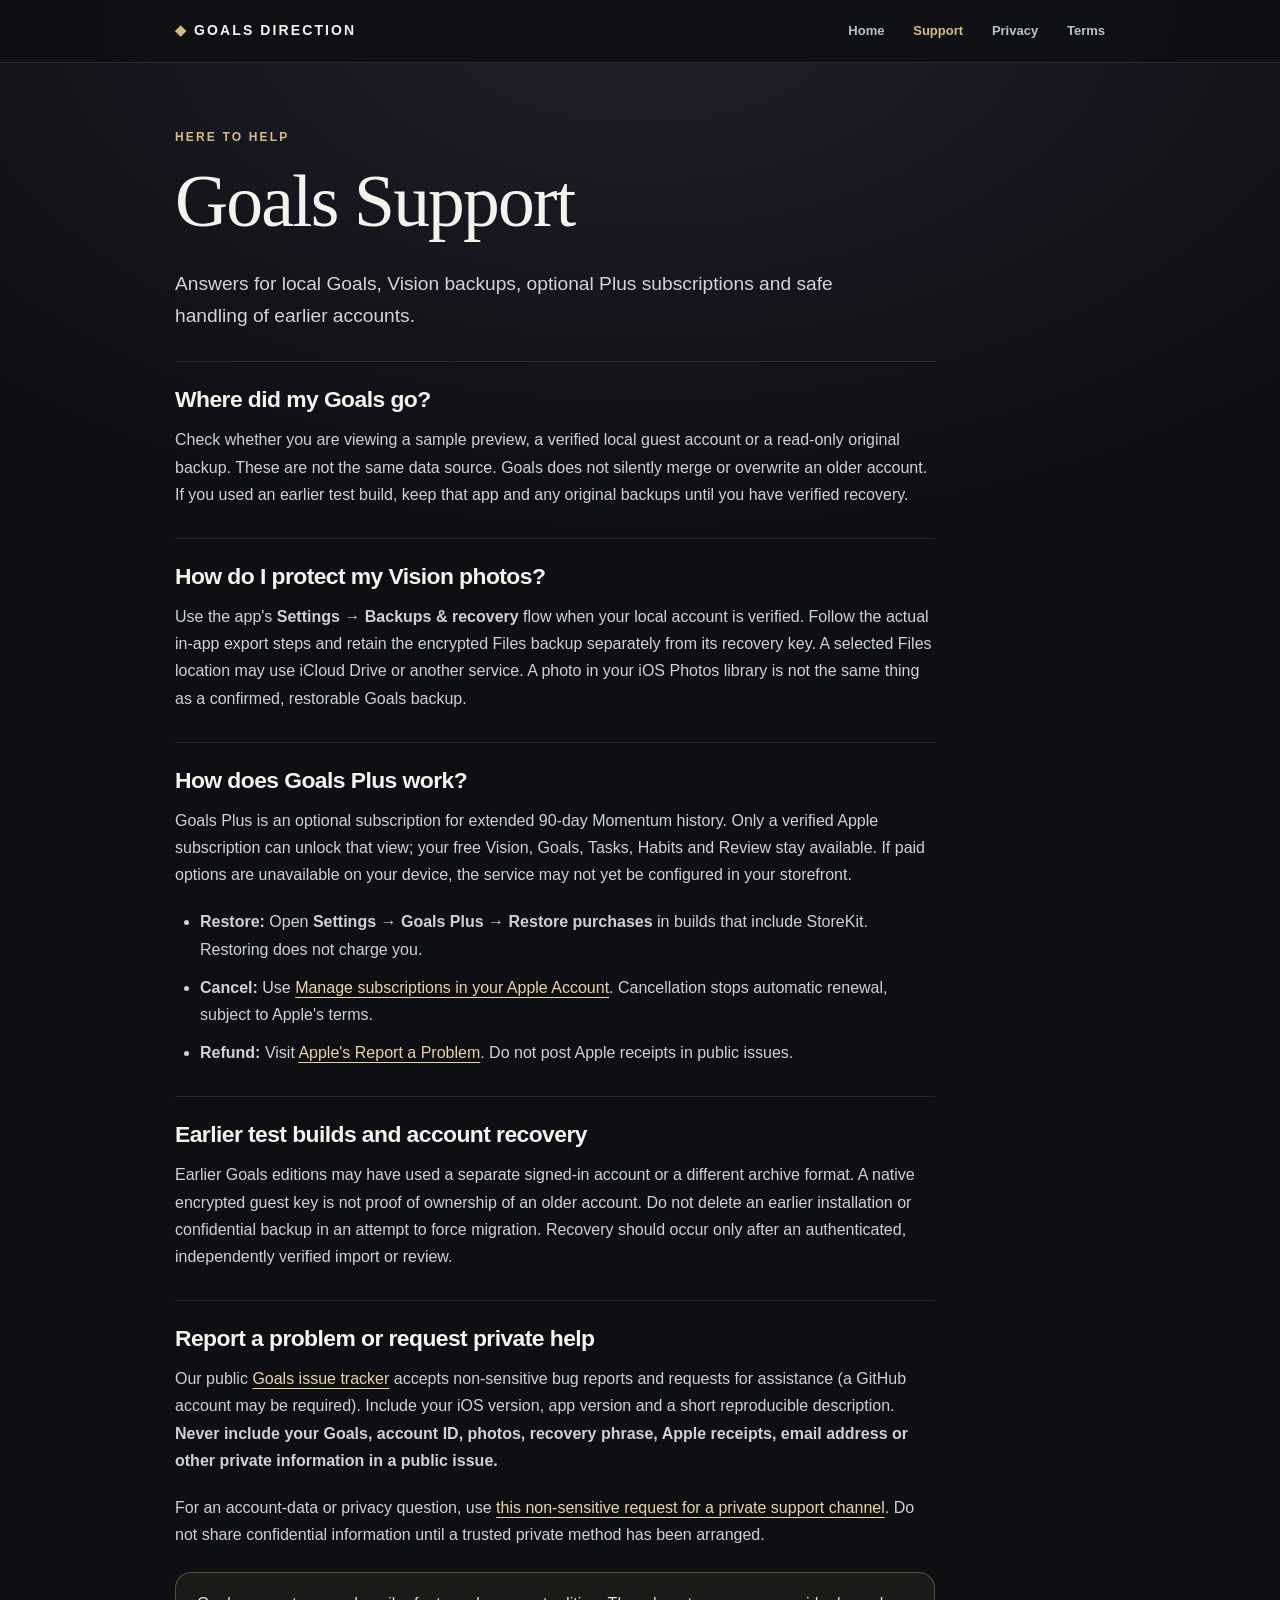
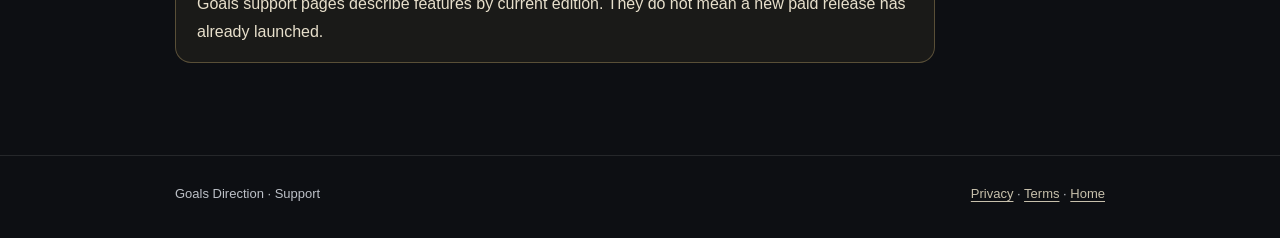
==== support.html @ 355252eb "docs: publish truthful Goals privacy support and subscription terms" ====
<!doctype html>
<html lang="en"><head><meta charset="utf-8"><meta name="viewport" content="width=device-width, initial-scale=1"><meta name="theme-color" content="#0d0f13"><title>Support — Goals Direction</title><link rel="stylesheet" href="style.css"></head>
<body><header><nav class="wrap" aria-label="Primary"><a class="brand" href="index.html"><span>◆</span> GOALS DIRECTION</a><div class="links"><a href="index.html">Home</a><a href="support.html" aria-current="page">Support</a><a href="privacy.html">Privacy</a><a href="terms.html">Terms</a></div></nav></header>
<main class="wrap"><article><p class="eyebrow">Here to help</p><h1>Goals Support</h1><p class="lead">Answers for local Goals, Vision backups, optional Plus subscriptions and safe handling of earlier accounts.</p>
<section><h2>Where did my Goals go?</h2><p>Check whether you are viewing a sample preview, a verified local guest account or a read-only original backup. These are not the same data source. Goals does not silently merge or overwrite an older account. If you used an earlier test build, keep that app and any original backups until you have verified recovery.</p></section>
<section><h2>How do I protect my Vision photos?</h2><p>Use the app's <strong>Settings → Backups &amp; recovery</strong> flow when your local account is verified. Follow the actual in-app export steps and retain the encrypted Files backup separately from its recovery key. A selected Files location may use iCloud Drive or another service. A photo in your iOS Photos library is not the same thing as a confirmed, restorable Goals backup.</p></section>
<section><h2>How does Goals Plus work?</h2><p>Goals Plus is an optional subscription for extended 90-day Momentum history. Only a verified Apple subscription can unlock that view; your free Vision, Goals, Tasks, Habits and Review stay available. If paid options are unavailable on your device, the service may not yet be configured in your storefront.</p><ul><li><strong>Restore:</strong> Open <strong>Settings → Goals Plus → Restore purchases</strong> in builds that include StoreKit. Restoring does not charge you.</li><li><strong>Cancel:</strong> Use <a href="https://apps.apple.com/account/subscriptions">Manage subscriptions in your Apple Account</a>. Cancellation stops automatic renewal, subject to Apple's terms.</li><li><strong>Refund:</strong> Visit <a href="https://reportaproblem.apple.com/">Apple's Report a Problem</a>. Do not post Apple receipts in public issues.</li></ul></section>
<section id="older-data"><h2>Earlier test builds and account recovery</h2><p>Earlier Goals editions may have used a separate signed-in account or a different archive format. A native encrypted guest key is not proof of ownership of an older account. Do not delete an earlier installation or confidential backup in an attempt to force migration. Recovery should occur only after an authenticated, independently verified import or review.</p></section>
<section id="privacy-help"><h2>Report a problem or request private help</h2><p>Our public <a href="https://github.com/L1gh7C0d35/goals-support/issues/new">Goals issue tracker</a> accepts non-sensitive bug reports and requests for assistance (a GitHub account may be required). Include your iOS version, app version and a short reproducible description. <strong>Never include your Goals, account ID, photos, recovery phrase, Apple receipts, email address or other private information in a public issue.</strong></p><p>For an account-data or privacy question, use <a href="https://github.com/L1gh7C0d35/goals-support/issues/new?title=Request%20a%20private%20privacy-support%20channel&amp;body=Please%20provide%20a%20private%20support%20method.%20I%20will%20not%20share%20account%20details%20or%20data%20publicly.">this non-sensitive request for a private support channel</a>. Do not share confidential information until a trusted private method has been arranged.</p></section>
<div class="notice">Goals support pages describe features by current edition. They do not mean a new paid release has already launched.</div>
</article></main><footer><div class="wrap"><span>Goals Direction · Support</span><span><a href="privacy.html">Privacy</a> · <a href="terms.html">Terms</a> · <a href="index.html">Home</a></span></div></footer></body></html>
---- style.css ----
:root{color-scheme:dark;--bg:#0d0f13;--panel:#191c22;--panel2:#23272f;--border:#3b3c42;--ink:#f5f3ee;--muted:#bcc0c7;--gold:#d4bd82;--goldDeep:#766641;--max:930px}
*{box-sizing:border-box}html{scroll-behavior:smooth}body{margin:0;background:radial-gradient(ellipse 75% 30% at 50% 0%,#20202a 0,transparent 95%),var(--bg);font:16px/1.7 -apple-system,BlinkMacSystemFont,"SF Pro Text","Segoe UI",sans-serif;color:var(--ink);-webkit-font-smoothing:antialiased}
a{color:#ebd49e;text-underline-offset:.22em}a:hover{color:#fff0c5}a:focus-visible,button:focus-visible{outline:3px solid #f9e4aa;outline-offset:4px}
.wrap{width:min(var(--max),calc(100% - 36px));margin:0 auto}
header{border-bottom:1px solid #ffffff17;background:#0e1014ee}nav{display:flex;justify-content:space-between;align-items:center;gap:1rem;padding:19px 0;flex-wrap:wrap}.brand{font-size:14px;letter-spacing:.15em;text-decoration:none;color:var(--ink);font-weight:750}.brand span{color:var(--gold)}.links{display:flex;gap:clamp(.8rem,3vw,1.8rem);flex-wrap:wrap}.links a{font-size:13px;font-weight:600;text-decoration:none;color:var(--muted)}.links a:hover,.links a[aria-current=page]{color:var(--gold)}
main{padding:64px 0 68px;min-height:65vh}.eyebrow{font-size:12px;letter-spacing:.18em;text-transform:uppercase;color:var(--gold);font-weight:750;margin:0 0 13px}
h1,h2,h3{color:var(--ink);line-height:1.14;letter-spacing:-.025em}h1{font-family:Georgia,ui-serif,serif;font-weight:500;font-size:clamp(2.35rem,6vw,4.6rem);max-width:810px;margin:0 0 24px}h2{font-size:clamp(1.35rem,3vw,1.8rem);margin:0 0 14px;font-weight:650}h3{font-size:1.06rem;margin:0 0 7px}.lead{color:#d4d4d9;font-size:clamp(1rem,2.1vw,1.2rem);max-width:680px;line-height:1.65}.intro{padding-bottom:30px;border-bottom:1px solid #ffffff19;margin-bottom:34px}.section{margin:44px 0}.muted,small{color:var(--muted)}.date{font-size:13px;color:var(--muted);margin:3px 0 25px}
.grid{display:grid;grid-template-columns:repeat(2,minmax(0,1fr));gap:17px;margin:25px 0}.card{padding:25px;border-radius:20px;border:1px solid #ffffff1a;background:linear-gradient(135deg,#262930,#191c22)}.card strong{color:#e9d7a7}.card p{margin:0 0 10px;color:#ced1d7}.card p:last-child{margin:0}.pill{display:inline-block;border:1px solid #cab37d77;border-radius:999px;padding:4px 11px;color:#e6d29c;font-size:12px;letter-spacing:.02em;font-weight:650;margin:0 0 14px}
.button{display:inline-flex;align-items:center;justify-content:center;background:#d5c18d;color:#17191d;text-decoration:none;font-weight:750;border-radius:13px;padding:12px 20px;margin:12px 14px 12px 0;min-height:44px}.button:hover{background:#f0d9a1;color:#17191d}.quiet{display:inline-block;margin:10px 0;color:#d8d6d3}
article{max-width:760px}article p{color:#cfd1d6;margin:12px 0 20px}article ul{color:#cfd1d6;padding-left:25px}article li{margin:11px 0}article section{border-top:1px solid #ffffff1a;padding-top:24px;margin-top:30px}article h2{font-size:1.43rem}article h3{font-size:1.03rem;margin-top:25px}
.notice{padding:17px 21px;border-radius:16px;border:1px solid #d9b97755;background:#d4b66a10;color:#e7dfcb;margin:24px 0}.notice strong{color:#f4dfaa}
footer{border-top:1px solid #ffffff19;padding:27px 0 33px;font-size:13px;color:var(--muted)}footer .wrap{display:flex;justify-content:space-between;gap:17px;flex-wrap:wrap}footer a{color:#c7c0ac}
@media(max-width:640px){main{padding:44px 0 50px}.grid{grid-template-columns:1fr}.card{padding:21px}.links{gap:14px}nav{align-items:flex-start}.lead{font-size:16px}}@media(prefers-reduced-motion:reduce){html{scroll-behavior:auto}}
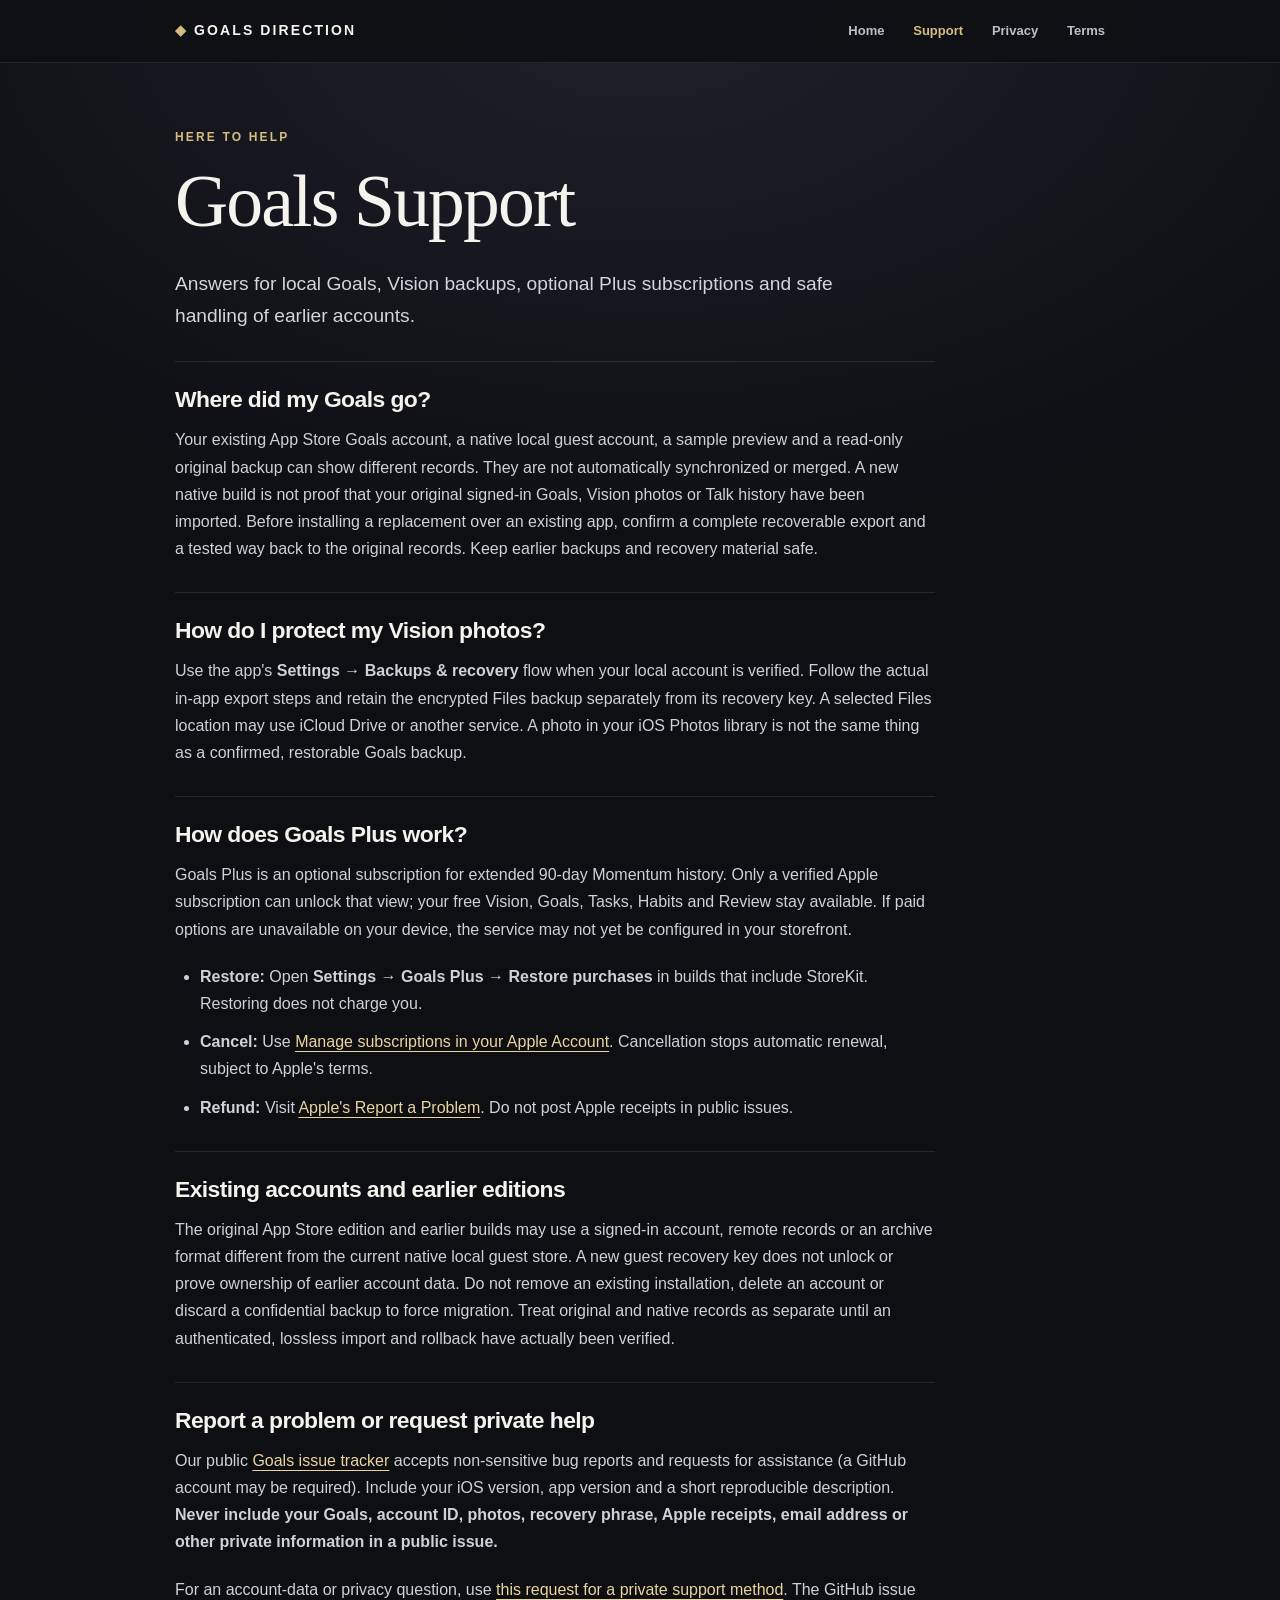
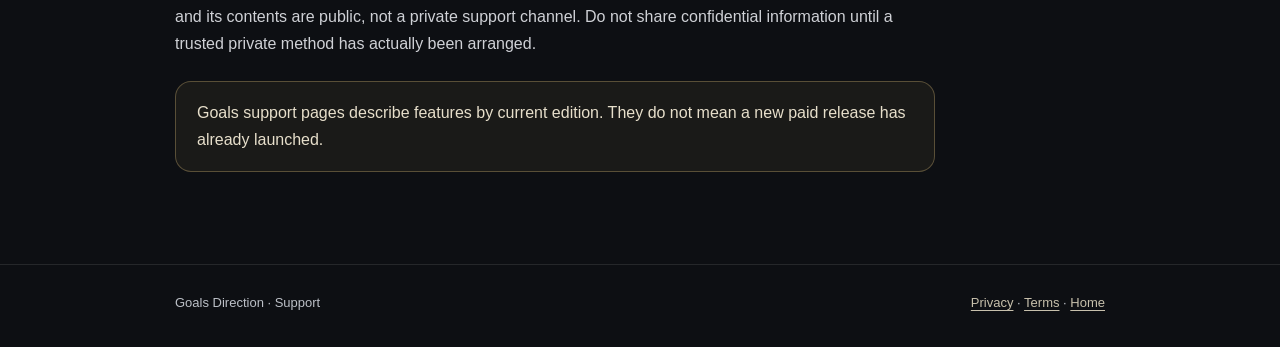
==== commit 7ee69caa: "docs(goals): clarify original-account safety and public support boundaries" ====
--- a/support.html
+++ b/support.html
@@ -2,10 +2,10 @@
 <html lang="en"><head><meta charset="utf-8"><meta name="viewport" content="width=device-width, initial-scale=1"><meta name="theme-color" content="#0d0f13"><title>Support — Goals Direction</title><link rel="stylesheet" href="style.css"></head>
 <body><header><nav class="wrap" aria-label="Primary"><a class="brand" href="index.html"><span>◆</span> GOALS DIRECTION</a><div class="links"><a href="index.html">Home</a><a href="support.html" aria-current="page">Support</a><a href="privacy.html">Privacy</a><a href="terms.html">Terms</a></div></nav></header>
 <main class="wrap"><article><p class="eyebrow">Here to help</p><h1>Goals Support</h1><p class="lead">Answers for local Goals, Vision backups, optional Plus subscriptions and safe handling of earlier accounts.</p>
-<section><h2>Where did my Goals go?</h2><p>Check whether you are viewing a sample preview, a verified local guest account or a read-only original backup. These are not the same data source. Goals does not silently merge or overwrite an older account. If you used an earlier test build, keep that app and any original backups until you have verified recovery.</p></section>
+<section><h2>Where did my Goals go?</h2><p>Your existing App Store Goals account, a native local guest account, a sample preview and a read-only original backup can show different records. They are not automatically synchronized or merged. A new native build is not proof that your original signed-in Goals, Vision photos or Talk history have been imported. Before installing a replacement over an existing app, confirm a complete recoverable export and a tested way back to the original records. Keep earlier backups and recovery material safe.</p></section>
 <section><h2>How do I protect my Vision photos?</h2><p>Use the app's <strong>Settings → Backups &amp; recovery</strong> flow when your local account is verified. Follow the actual in-app export steps and retain the encrypted Files backup separately from its recovery key. A selected Files location may use iCloud Drive or another service. A photo in your iOS Photos library is not the same thing as a confirmed, restorable Goals backup.</p></section>
 <section><h2>How does Goals Plus work?</h2><p>Goals Plus is an optional subscription for extended 90-day Momentum history. Only a verified Apple subscription can unlock that view; your free Vision, Goals, Tasks, Habits and Review stay available. If paid options are unavailable on your device, the service may not yet be configured in your storefront.</p><ul><li><strong>Restore:</strong> Open <strong>Settings → Goals Plus → Restore purchases</strong> in builds that include StoreKit. Restoring does not charge you.</li><li><strong>Cancel:</strong> Use <a href="https://apps.apple.com/account/subscriptions">Manage subscriptions in your Apple Account</a>. Cancellation stops automatic renewal, subject to Apple's terms.</li><li><strong>Refund:</strong> Visit <a href="https://reportaproblem.apple.com/">Apple's Report a Problem</a>. Do not post Apple receipts in public issues.</li></ul></section>
-<section id="older-data"><h2>Earlier test builds and account recovery</h2><p>Earlier Goals editions may have used a separate signed-in account or a different archive format. A native encrypted guest key is not proof of ownership of an older account. Do not delete an earlier installation or confidential backup in an attempt to force migration. Recovery should occur only after an authenticated, independently verified import or review.</p></section>
-<section id="privacy-help"><h2>Report a problem or request private help</h2><p>Our public <a href="https://github.com/L1gh7C0d35/goals-support/issues/new">Goals issue tracker</a> accepts non-sensitive bug reports and requests for assistance (a GitHub account may be required). Include your iOS version, app version and a short reproducible description. <strong>Never include your Goals, account ID, photos, recovery phrase, Apple receipts, email address or other private information in a public issue.</strong></p><p>For an account-data or privacy question, use <a href="https://github.com/L1gh7C0d35/goals-support/issues/new?title=Request%20a%20private%20privacy-support%20channel&amp;body=Please%20provide%20a%20private%20support%20method.%20I%20will%20not%20share%20account%20details%20or%20data%20publicly.">this non-sensitive request for a private support channel</a>. Do not share confidential information until a trusted private method has been arranged.</p></section>
+<section id="older-data"><h2>Existing accounts and earlier editions</h2><p>The original App Store edition and earlier builds may use a signed-in account, remote records or an archive format different from the current native local guest store. A new guest recovery key does not unlock or prove ownership of earlier account data. Do not remove an existing installation, delete an account or discard a confidential backup to force migration. Treat original and native records as separate until an authenticated, lossless import and rollback have actually been verified.</p></section>
+<section id="privacy-help"><h2>Report a problem or request private help</h2><p>Our public <a href="https://github.com/L1gh7C0d35/goals-support/issues/new">Goals issue tracker</a> accepts non-sensitive bug reports and requests for assistance (a GitHub account may be required). Include your iOS version, app version and a short reproducible description. <strong>Never include your Goals, account ID, photos, recovery phrase, Apple receipts, email address or other private information in a public issue.</strong></p><p>For an account-data or privacy question, use <a href="https://github.com/L1gh7C0d35/goals-support/issues/new?title=Request%20a%20private%20privacy-support%20channel&amp;body=Please%20provide%20a%20private%20support%20method.%20I%20will%20not%20share%20account%20details%20or%20data%20publicly.">this request for a private support method</a>. The GitHub issue and its contents are public, not a private support channel. Do not share confidential information until a trusted private method has actually been arranged.</p></section>
 <div class="notice">Goals support pages describe features by current edition. They do not mean a new paid release has already launched.</div>
 </article></main><footer><div class="wrap"><span>Goals Direction · Support</span><span><a href="privacy.html">Privacy</a> · <a href="terms.html">Terms</a> · <a href="index.html">Home</a></span></div></footer></body></html>
